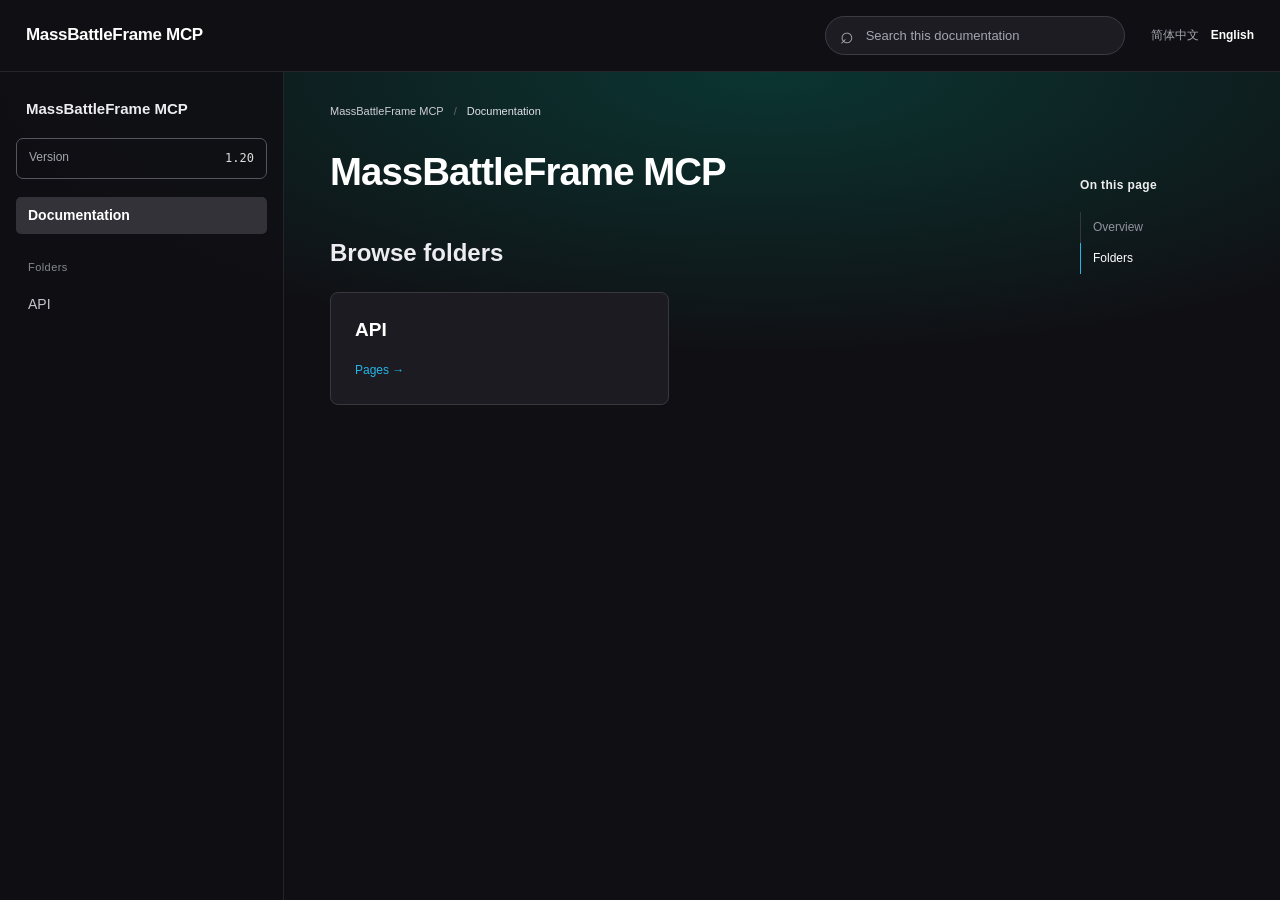
==== user/en/index.html @ a03bf981 "docs: deploy MCP user API website" ====
<!doctype html><html lang="en"><head><meta charset="utf-8"><meta name="viewport" content="width=device-width,initial-scale=1"><title>MassBattleFrame MCP · Documentation</title><link rel="stylesheet" href="../../assets/site.css?v=3b2268ddff83"><script defer src="../../assets/site.js?v=3b2268ddff83"></script></head><body>
<a class="skip-link" href="#main-content">Skip to content</a>
<header><button class="menu-toggle" aria-controls="project-navigation" aria-expanded="false">☰ Contents</button><a class="brand" href="index.html">MassBattleFrame MCP</a><div class="header-search"><label class="search"><span aria-hidden="true">⌕</span><input id="search" type="search" placeholder="Search this documentation" aria-label="Search this documentation"></label><div id="search-results" hidden></div></div><nav class="languages"><a href="../zh-CN/index.html">简体中文</a><a aria-current="page" href="../en/index.html">English</a></nav></header>
<aside class="sidebar" id="project-navigation"><div class="sidebar-title">MassBattleFrame MCP</div><div class="version"><span>Version</span><strong>1.20</strong></div><nav aria-label="Contents"><a class="nav-home active" href="index.html">Documentation</a><div class="nav-caption">Folders</div><a class="nav-item" href="API.html"><span>API</span></a></nav></aside>
<main id="main-content" tabindex="-1"><nav class="breadcrumbs" aria-label="Documentation"><a href="index.html">MassBattleFrame MCP</a><span>/</span><span>Documentation</span></nav><section class="hero" id="overview"><h1>MassBattleFrame MCP</h1></section><h2 class="section-heading" id="folders">Browse folders</h2><div class="family-grid"><a class="family-card" href="API.html"><h2>API</h2><span class="card-link">Pages →</span></a></div></main>
<aside class="page-toc"><nav aria-label="On this page"><h2>On this page</h2><a href="#overview">Overview</a><a href="#folders">Folders</a></nav></aside><script type="application/json" id="search-index">[{"id": "521d945451f14f9c470f799f", "title": "UMassBattleEffectAssetMCPApi", "name": "UMassBattleEffectAssetMCPApi", "group": "API", "brief": "Low-level effect asset MCP primitives.", "page": "API--item-157806bdfc02007a.html"}, {"id": "37e8c902ff12be9157fe1434", "title": "MCP Batch Fx Read Renderer Defaults", "name": "UMassBattleEffectAssetMCPApi::MCP_BatchFxReadRendererDefaults", "group": "API", "brief": "Read AMassBattleFxRenderer Blueprint class defaults used by newly placed actors.", "page": "API--item-157806bdfc02007a.html"}, {"id": "8304f02e918c6dd9d6fb1580", "title": "MCP Batch Fx Set Renderer Defaults", "name": "UMassBattleEffectAssetMCPApi::MCP_BatchFxSetRendererDefaults", "group": "API", "brief": "Set AMassBattleFxRenderer Blueprint CDO defaults for a batched FX subtype.", "page": "API--item-157806bdfc02007a.html"}, {"id": "1ed5c247f62f7df8066a75b7", "title": "MCP Effect Asset Export Text", "name": "UMassBattleEffectAssetMCPApi::MCP_EffectAssetExportText", "group": "API", "brief": "Export deterministic text for an effect-related asset.", "page": "API--item-157806bdfc02007a.html"}, {"id": "14b6c94d7f6875d65509528f", "title": "MCP Effect Asset Get Api Status", "name": "UMassBattleEffectAssetMCPApi::MCP_EffectAssetGetApiStatus", "group": "API", "brief": "List generic MassBattle effect asset API capabilities.", "page": "API--item-157806bdfc02007a.html"}, {"id": "e4d95ad1ba5fad1316a37332", "title": "MCP Effect Asset Query", "name": "UMassBattleEffectAssetMCPApi::MCP_EffectAssetQuery", "group": "API", "brief": "Query Niagara, Cascade, material, Blueprint, and related visual effect assets.", "page": "API--item-157806bdfc02007a.html"}, {"id": "d4ef2affa58f66bfde166f8e", "title": "MCP Effect Asset Read Summary", "name": "UMassBattleEffectAssetMCPApi::MCP_EffectAssetReadSummary", "group": "API", "brief": "Read a typed summary for an effect-related asset.", "page": "API--item-157806bdfc02007a.html"}, {"id": "04bb16bcd1f725dc9055e22e", "title": "MCP Effect Asset Soft Delete", "name": "UMassBattleEffectAssetMCPApi::MCP_EffectAssetSoftDelete", "group": "API", "brief": "Move an unreferenced generic asset to trash; dry_run=true by default.", "page": "API--item-157806bdfc02007a.html"}, {"id": "39123253c82e7e44c871d41b", "title": "MCP Effect Discard Unsaved Duplicate", "name": "UMassBattleEffectAssetMCPApi::MCP_EffectDiscardUnsavedDuplicate", "group": "API", "brief": "Discard only an unsaved in-memory duplicate created by MCP_EffectDuplicateAsset.", "page": "API--item-157806bdfc02007a.html"}, {"id": "5bdd0b128069500ca1fa5eeb", "title": "MCP Effect Duplicate Asset", "name": "UMassBattleEffectAssetMCPApi::MCP_EffectDuplicateAsset", "group": "API", "brief": "Duplicate an effect-related asset additively.", "page": "API--item-157806bdfc02007a.html"}, {"id": "92db2801752bdb4e295d2cfc", "title": "UMassBattleNiagaraMCPApi", "name": "UMassBattleNiagaraMCPApi", "group": "API", "brief": "Low-level Niagara MCP tools.", "page": "API--item-f8cca041032d4fc7.html"}, {"id": "5676b7dc1918c255cf560e80", "title": "MCP Niagara Add Sprite Renderer", "name": "UMassBattleNiagaraMCPApi::MCP_NiagaraAddSpriteRenderer", "group": "API", "brief": "Adds one configured sprite renderer to an existing emitter without changing its graph.", "page": "API--item-f8cca041032d4fc7.html"}, {"id": "1a50dfd7fda4456b3ed0591b", "title": "MCP Niagara Apply Graph Edit", "name": "UMassBattleNiagaraMCPApi::MCP_NiagaraApplyGraphEdit", "group": "API", "brief": "Applies an ordered graph-edit plan, compiles once, validates lossless preservation, and optionally saves.", "page": "API--item-f8cca041032d4fc7.html"}, {"id": "f3c18ab9e985aeaec7aad50f", "title": "MCP Niagara Compare Systems", "name": "UMassBattleNiagaraMCPApi::MCP_NiagaraCompareSystems", "group": "API", "brief": "Compares a source Niagara system with a duplicate/translation using source-neutral fingerprints.", "page": "API--item-f8cca041032d4fc7.html"}, {"id": "995da1fa0d6cc1a116568209", "title": "MCP Niagara Delete", "name": "UMassBattleNiagaraMCPApi::MCP_NiagaraDelete", "group": "API", "brief": "Run explicit Niagara delete operations such as renderer or user-parameter removal.", "page": "API--item-f8cca041032d4fc7.html"}, {"id": "a759b4f8cd64fc9054a1d43e", "title": "MCP Niagara Export Text", "name": "UMassBattleNiagaraMCPApi::MCP_NiagaraExportText", "group": "API", "brief": "Export deterministic Niagara text for close reading.", "page": "API--item-f8cca041032d4fc7.html"}, {"id": "69002c5785e40ac7fb85d8ff", "title": "MCP Niagara Get Api Status", "name": "UMassBattleNiagaraMCPApi::MCP_NiagaraGetApiStatus", "group": "API", "brief": "List Niagara MCP API capabilities.", "page": "API--item-f8cca041032d4fc7.html"}, {"id": "887e7cad8d6339fae2c28595", "title": "MCP Niagara Merge Write", "name": "UMassBattleNiagaraMCPApi::MCP_NiagaraMergeWrite", "group": "API", "brief": "Union-merge Niagara property writes. This does not delete.", "page": "API--item-f8cca041032d4fc7.html"}, {"id": "11c57f2939e716287888a46d", "title": "MCP Niagara Query", "name": "UMassBattleNiagaraMCPApi::MCP_NiagaraQuery", "group": "API", "brief": "Query Niagara systems by path or name text.", "page": "API--item-f8cca041032d4fc7.html"}, {"id": "0b02787ba0883ed920ed1f0a", "title": "MCP Niagara Read All", "name": "UMassBattleNiagaraMCPApi::MCP_NiagaraReadAll", "group": "API", "brief": "Read reflected Niagara properties plus every function-call module and pin.", "page": "API--item-f8cca041032d4fc7.html"}, {"id": "29984bf4b93358d500caf83c", "title": "MCP Niagara Read Graph", "name": "UMassBattleNiagaraMCPApi::MCP_NiagaraReadGraph", "group": "API", "brief": "Reads one or more Niagara script graphs with stable node/pin ids and explicit links.", "page": "API--item-f8cca041032d4fc7.html"}, {"id": "0d4232cb2cb06db9366d2a7d", "title": "MCP Niagara Read Module", "name": "UMassBattleNiagaraMCPApi::MCP_NiagaraReadModule", "group": "API", "brief": "Read one Niagara module node and pins.", "page": "API--item-f8cca041032d4fc7.html"}, {"id": "d98b4776d0044e5e4d6cf2c7", "title": "MCP Niagara Read Summary", "name": "UMassBattleNiagaraMCPApi::MCP_NiagaraReadSummary", "group": "API", "brief": "Preflight or execute an explicit source-first Niagara translation manifest; never guesses visual edits.", "page": "API--item-f8cca041032d4fc7.html"}, {"id": "ace0ea6f2364692aea1b491f", "title": "MCP Niagara Set Emitter Enabled", "name": "UMassBattleNiagaraMCPApi::MCP_NiagaraSetEmitterEnabled", "group": "API", "brief": "Explicitly enable or disable one Niagara emitter handle.", "page": "API--item-f8cca041032d4fc7.html"}, {"id": "a6b89cde4343d33b2ff63bb0", "title": "MCP Niagara Set Module Pin", "name": "UMassBattleNiagaraMCPApi::MCP_NiagaraSetModulePin", "group": "API", "brief": "Set one Niagara function-call module input pin default value.", "page": "API--item-f8cca041032d4fc7.html"}, {"id": "66c977bd2407339cd1c67281", "title": "UMassBattleProjectileMCPApi", "name": "UMassBattleProjectileMCPApi", "group": "API", "brief": "Source-aligned CRUD, schema, and validation primitives for UMassBattleProjectileConfigDataAsset.", "page": "API--item-e8ef5912931458ab.html"}, {"id": "d6ce6c7a919747b536e02a1f", "title": "MCP Projectile Create", "name": "UMassBattleProjectileMCPApi::MCP_ProjectileCreate", "group": "API", "brief": "Create a projectile DataAsset from a template or class defaults.", "page": "API--item-e8ef5912931458ab.html"}, {"id": "b9c8ea24e9f1bb329f8ea4af", "title": "MCP Projectile Delete", "name": "UMassBattleProjectileMCPApi::MCP_ProjectileDelete", "group": "API", "brief": "Delete is a dry run unless OptionsJson contains dry_run=false.", "page": "API--item-e8ef5912931458ab.html"}, {"id": "14dfa0115cbc16348e0af60e", "title": "MCP Projectile Get", "name": "UMassBattleProjectileMCPApi::MCP_ProjectileGet", "group": "API", "brief": "Read one projectile DataAsset in active-only or full source-aligned form.", "page": "API--item-e8ef5912931458ab.html"}, {"id": "35e59a8ac12b695069462e08", "title": "MCP Projectile Get Api Status", "name": "UMassBattleProjectileMCPApi::MCP_ProjectileGetApiStatus", "group": "API", "brief": "List projectile DataAsset CRUD, schema, and validation capabilities.", "page": "API--item-e8ef5912931458ab.html"}, {"id": "9fbe36f339d1c9b8106b5e52", "title": "MCP Projectile Get Schema", "name": "UMassBattleProjectileMCPApi::MCP_ProjectileGetSchema", "group": "API", "brief": "Read projectile field types, enums, conditions, tooltips, and write rules.", "page": "API--item-e8ef5912931458ab.html"}, {"id": "0af603bc32196202916cce83", "title": "MCP Projectile List", "name": "UMassBattleProjectileMCPApi::MCP_ProjectileList", "group": "API", "brief": "List MassBattle projectile configuration DataAssets.", "page": "API--item-e8ef5912931458ab.html"}, {"id": "1fc6baed18807098dc1585e2", "title": "MCP Projectile Query", "name": "UMassBattleProjectileMCPApi::MCP_ProjectileQuery", "group": "API", "brief": "Query MassBattle projectile configuration DataAssets by path or name.", "page": "API--item-e8ef5912931458ab.html"}, {"id": "ed6542a04ab8e639b6eb2caf", "title": "MCP Projectile Validate", "name": "UMassBattleProjectileMCPApi::MCP_ProjectileValidate", "group": "API", "brief": "Validate movement, damage ownership, triggers, lifecycle FX, and duplicate explosions.", "page": "API--item-e8ef5912931458ab.html"}, {"id": "b804e2a2a4a024f0d72829eb", "title": "MCP Projectile Write", "name": "UMassBattleProjectileMCPApi::MCP_ProjectileWrite", "group": "API", "brief": "Union-write source-aligned projectile data after transient preflight and validation.", "page": "API--item-e8ef5912931458ab.html"}, {"id": "42563a962229e9245764506d", "title": "UMassBattleStyleMCPApi", "name": "UMassBattleStyleMCPApi", "group": "API", "brief": "Independent MCP helpers for organizing units by style and producing move plans.", "page": "API--item-d1b51fcabf11eae3.html"}, {"id": "d4646de84643b992c382d68b", "title": "MCP Style Plan Organize Units", "name": "UMassBattleStyleMCPApi::MCP_StylePlanOrganizeUnits", "group": "API", "brief": "Plan style-based folder organization without moving assets.", "page": "API--item-d1b51fcabf11eae3.html"}, {"id": "6e532f452a683bce1d9d0456", "title": "MCP Style Summarize Units", "name": "UMassBattleStyleMCPApi::MCP_StyleSummarizeUnits", "group": "API", "brief": "Summarize unit organization by style index, path category, and inferred style family.", "page": "API--item-d1b51fcabf11eae3.html"}, {"id": "c0e0517912a3f45b7ec2d79e", "title": "UMassBattleUnitEditorMCPApi", "name": "UMassBattleUnitEditorMCPApi", "group": "API", "brief": "MCP version of the MassBattle editor workflow.", "page": "API--item-fc91a2fbf0981fb9.html"}, {"id": "cd233af70f1d8c2728f692b2", "title": "MCP Editor Apply Create Vat Unit", "name": "UMassBattleUnitEditorMCPApi::MCP_EditorApplyCreateVatUnit", "group": "API", "brief": "Execute the VAT skeletal-mesh unit authoring workflow.", "page": "API--item-fc91a2fbf0981fb9.html"}, {"id": "02c2006ee72102c8ecbb0ccd", "title": "MCP Editor Apply Create Vat Unit From Actor", "name": "UMassBattleUnitEditorMCPApi::MCP_EditorApplyCreateVatUnitFromActor", "group": "API", "brief": "Assemble an Actor into an animation-compatible SkeletalMesh, then execute the strict VAT unit authoring workflow.", "page": "API--item-fc91a2fbf0981fb9.html"}, {"id": "3d755114d18d68aa76bcae42", "title": "MCP Editor Apply Create Vat Unit From Selection", "name": "UMassBattleUnitEditorMCPApi::MCP_EditorApplyCreateVatUnitFromSelection", "group": "API", "brief": "Build a VAT unit create spec from current editor selection or selected_assets, then apply the create workflow.", "page": "API--item-fc91a2fbf0981fb9.html"}, {"id": "4828e74da48c7b37e13d5234", "title": "MCP Editor Apply Organize Unit Assets", "name": "UMassBattleUnitEditorMCPApi::MCP_EditorApplyOrganizeUnitAssets", "group": "API", "brief": "Apply a reviewed unit asset organization plan.", "page": "API--item-fc91a2fbf0981fb9.html"}, {"id": "bcebab4067df23167e6b26d5", "title": "MCP Editor Get Profile", "name": "UMassBattleUnitEditorMCPApi::MCP_EditorGetProfile", "group": "API", "brief": "Read one MCP editor profile or recipe JSON file.", "page": "API--item-fc91a2fbf0981fb9.html"}, {"id": "8edb1e011964b43f299942c1", "title": "MCP Editor Get Status", "name": "UMassBattleUnitEditorMCPApi::MCP_EditorGetStatus", "group": "API", "brief": "Return categorized metadata for this MCP editor layer.", "page": "API--item-fc91a2fbf0981fb9.html"}, {"id": "141783df34aa4d987d0041c6", "title": "MCP Editor Inspect Actor Assembly", "name": "UMassBattleUnitEditorMCPApi::MCP_EditorInspectActorAssembly", "group": "API", "brief": "Inspect the renderable skeletal/static component assembly produced by an Actor class and optional component overrides.", "page": "API--item-fc91a2fbf0981fb9.html"}, {"id": "53ccd540ea4489640651bcb1", "title": "MCP Editor Inspect Vat Animation", "name": "UMassBattleUnitEditorMCPApi::MCP_EditorInspectVatAnimation", "group": "API", "brief": "Audit assembled skin weights, baked VAT position-frame motion, lookup UVs, and the selected animation profile.", "page": "API--item-fc91a2fbf0981fb9.html"}, {"id": "ed8062a5e38633ab1ae47e8f", "title": "MCP Editor List Profiles", "name": "UMassBattleUnitEditorMCPApi::MCP_EditorListProfiles", "group": "API", "brief": "List MCP editor profiles and authoring recipes.", "page": "API--item-fc91a2fbf0981fb9.html"}, {"id": "713e7cc2433a3e9e5d433076", "title": "MCP Editor Plan Create Vat Unit", "name": "UMassBattleUnitEditorMCPApi::MCP_EditorPlanCreateVatUnit", "group": "API", "brief": "Plan the MassBattleEditor VAT skeletal-mesh unit authoring workflow without writing generated assets.", "page": "API--item-fc91a2fbf0981fb9.html"}, {"id": "62c8bda9a7948307559a8474", "title": "MCP Editor Plan Create Vat Unit From Actor", "name": "UMassBattleUnitEditorMCPApi::MCP_EditorPlanCreateVatUnitFromActor", "group": "API", "brief": "Plan Actor component assembly followed by the strict VAT unit authoring workflow without writing assets.", "page": "API--item-fc91a2fbf0981fb9.html"}, {"id": "00888c985e70f798d418dac3", "title": "MCP Editor Plan Create Vat Unit From Selection", "name": "UMassBattleUnitEditorMCPApi::MCP_EditorPlanCreateVatUnitFromSelection", "group": "API", "brief": "Build a VAT unit create spec from current editor selection or selected_assets, then plan the create workflow.", "page": "API--item-fc91a2fbf0981fb9.html"}, {"id": "3ba0d564f389daa7675f5454", "title": "MCP Editor Plan Organize Unit Assets", "name": "UMassBattleUnitEditorMCPApi::MCP_EditorPlanOrganizeUnitAssets", "group": "API", "brief": "Plan moving a unit and its MassBattle editor-generated linked assets into the selected style layout.", "page": "API--item-fc91a2fbf0981fb9.html"}, {"id": "da2c4941d49ab17eec32a854", "title": "MCP Editor Validate Create Vat Unit", "name": "UMassBattleUnitEditorMCPApi::MCP_EditorValidateCreateVatUnit", "group": "API", "brief": "Validate the VAT skeletal-mesh unit authoring workflow before executing it.", "page": "API--item-fc91a2fbf0981fb9.html"}, {"id": "e447a21781410439a3eb4807", "title": "UMassBattleUnitMCPApi", "name": "UMassBattleUnitMCPApi", "group": "API", "brief": "Unit-focused MCP API for MassBattle agent config assets.", "page": "API--item-d1b51fcabf11eae3.html"}, {"id": "7b779567d9d6cabf5c6056f9", "title": "MCP Unit Apply Plan", "name": "UMassBattleUnitMCPApi::MCP_UnitApplyPlan", "group": "API", "brief": "Apply a reviewed unit mutation plan and optionally save the unit asset.", "page": "API--item-d1b51fcabf11eae3.html"}, {"id": "c984d38817739fb8647bc21b", "title": "MCP Unit Create", "name": "UMassBattleUnitMCPApi::MCP_UnitCreate", "group": "API", "brief": "Create a new unit DataAsset from the default or specified template, then optionally apply initial unit data.", "page": "API--item-d1b51fcabf11eae3.html"}, {"id": "3467883ba4fc1ad77711d87d", "title": "MCP Unit Delete", "name": "UMassBattleUnitMCPApi::MCP_UnitDelete", "group": "API", "brief": "Delete or soft-delete a unit explicitly.", "page": "API--item-d1b51fcabf11eae3.html"}, {"id": "6520fcd2dafd24ca7beaf44c", "title": "MCP Unit Export", "name": "UMassBattleUnitMCPApi::MCP_UnitExport", "group": "API", "brief": "Export a balance table to JSON or CSV under Saved/MassBattleEditorMCP/Exports by default.", "page": "API--item-d1b51fcabf11eae3.html"}, {"id": "c9038103dd9cd30c636091f3", "title": "MCP Unit Find Assets", "name": "UMassBattleUnitMCPApi::MCP_UnitFindAssets", "group": "API", "brief": "Search meshes, renderers, Niagara systems, AnimToTexture assets, and existing unit configs for unit generation.", "page": "API--item-d1b51fcabf11eae3.html"}, {"id": "70cb383a77dbbd99fc641365", "title": "MCP Unit Get", "name": "UMassBattleUnitMCPApi::MCP_UnitGet", "group": "API", "brief": "Get one unit's authored data.", "page": "API--item-d1b51fcabf11eae3.html"}, {"id": "bcb1c45cee3e0fa375ae54f0", "title": "MCP Unit Get Api Status", "name": "UMassBattleUnitMCPApi::MCP_UnitGetApiStatus", "group": "API", "brief": "Return categorized tool metadata for this independent MassBattleEditorMCP unit API.", "page": "API--item-d1b51fcabf11eae3.html"}, {"id": "75df77daf143abcbe739d1ac", "title": "MCP Unit Get Schema", "name": "UMassBattleUnitMCPApi::MCP_UnitGetSchema", "group": "API", "brief": "Return editable schema and default ignore policy for UMassBattleAgentConfigDataAsset.", "page": "API--item-d1b51fcabf11eae3.html"}, {"id": "e4ecdc9e9ad4af21cb7a0133", "title": "MCP Unit List", "name": "UMassBattleUnitMCPApi::MCP_UnitList", "group": "API", "brief": "List MassBattle unit DataAssets with compact balance-oriented summaries.", "page": "API--item-d1b51fcabf11eae3.html"}, {"id": "44d8610c3495cb324c333576", "title": "MCP Unit Merge Update", "name": "UMassBattleUnitMCPApi::MCP_UnitMergeUpdate", "group": "API", "brief": "Convenience wrapper: union-merge a partial source-aligned unit JSON object and optionally save.", "page": "API--item-d1b51fcabf11eae3.html"}, {"id": "1352dc5db4096033a86c953b", "title": "MCP Unit Plan Merge Update", "name": "UMassBattleUnitMCPApi::MCP_UnitPlanMergeUpdate", "group": "API", "brief": "Plan a union-write and return its diff without mutating the unit.", "page": "API--item-d1b51fcabf11eae3.html"}, {"id": "7a05a9ee35a81326094b0c55", "title": "MCP Unit Preview Diff", "name": "UMassBattleUnitMCPApi::MCP_UnitPreviewDiff", "group": "API", "brief": "Preview a saved unit mutation plan and its complete diff.", "page": "API--item-d1b51fcabf11eae3.html"}]</script></body></html>
---- assets/site.css ----
:root{color-scheme:dark;--ink:#ededf0;--muted:#a5a5b0;--line:#38383e;--accent:#26b6e9;--surface:#1d1d23;--sidebar:284px;--toc:210px;--header:72px}
*{box-sizing:border-box}
html{scroll-behavior:smooth;scroll-padding-top:100px}
body{margin:0;color:var(--ink);background:radial-gradient(ellipse 78% 350px at 60% 0,rgba(0,125,107,.34),transparent 80%) 0 var(--header)/100% 420px no-repeat,#101014;font:16px/1.65 "Segoe UI","Microsoft YaHei",Arial,sans-serif}
a{color:var(--accent);text-decoration:none}a:hover{text-decoration:underline}
button,input{font:inherit}button{cursor:pointer}button:focus-visible,a:focus-visible,summary:focus-visible,input:focus-visible{outline:2px solid var(--accent);outline-offset:3px}
header{height:var(--header);position:fixed;inset:0 0 auto;z-index:20;background:#101014;border-bottom:1px solid #25252b;display:flex;align-items:center;padding:0 26px;gap:26px}
.brand{display:flex;align-items:center;gap:12px;font-size:17px;font-weight:700;color:#fff;white-space:nowrap;letter-spacing:-.02em}.brand:hover{text-decoration:none}
.brand-mark{display:grid;place-items:center;flex-shrink:0;width:32px;height:32px;border:2px solid #eee;border-radius:50%;font-size:22px;font-weight:800;line-height:1}
.header-nav{display:flex;gap:20px;height:100%;align-items:center;white-space:nowrap;font-size:13px}.header-nav a{color:var(--muted);height:100%;display:flex;align-items:center;border-bottom:2px solid transparent}.header-nav a:hover{text-decoration:none;color:#fff}.header-nav [aria-current]{color:#fff;border-color:var(--accent)}
.header-search{position:relative;margin-left:auto;width:300px;min-width:190px}.search{display:flex;gap:10px;align-items:center;border:1px solid #3c3c44;border-radius:24px;background:#1c1c22;padding:5px 14px;min-height:39px}.search span{font-size:23px;color:var(--muted);line-height:1}.search input{min-width:0;width:100%;border:0;background:none;outline:0;color:var(--ink);font-size:13px}.search input::placeholder{color:var(--muted)}.search:focus-within{border-color:var(--accent)}
.languages{display:flex;gap:12px;white-space:nowrap;font-size:12px}.languages a{color:var(--muted)}.languages [aria-current]{color:#fff;font-weight:600}
.sidebar{position:fixed;inset:var(--header) auto 0 0;width:var(--sidebar);padding:25px 16px 30px;overflow-y:auto;border-right:1px solid #24242b;background:#101014e8;scrollbar-width:thin;scrollbar-color:#44444e transparent}
.sidebar-title{font-size:15px;font-weight:650;margin:0 10px 16px}.version{display:flex;justify-content:space-between;gap:10px;border:1px solid #55555f;border-radius:7px;padding:9px 12px;margin:0 0 18px;font-size:12px}.version span{color:var(--muted)}.version strong{font:12px/1.8 ui-monospace,Consolas,monospace;color:#ddd}
.nav-home,.nav-item{display:flex;align-items:center;justify-content:space-between;gap:8px;padding:8px 12px;margin:3px 0;color:#c4c4cd;font-size:14px;line-height:1.5;border-radius:5px}.nav-home:hover,.nav-item:hover{background:#232329;text-decoration:none;color:#fff}.nav-home.active,.nav-item.active{color:#fff;background:#323238;font-weight:600}.nav-caption{font-size:11px;letter-spacing:.04em;color:#878791;margin:24px 12px 10px}
.nav-group{margin:0}.nav-group>summary{display:flex;align-items:center;list-style:none;cursor:pointer}.nav-group>summary::-webkit-details-marker{display:none}.nav-group>summary:before{content:'›';color:#aaa;transform:rotate(90deg);margin:0 2px 0 4px}.nav-group:not([open])>summary:before{transform:none}.nav-group .nav-item{flex:1;min-width:0}.nav-symbols{list-style:none;margin:4px 0 14px 15px;padding:0 0 0 12px;border-left:1px solid #3b3b44}.nav-symbols a{display:block;padding:6px 8px;color:#a5a5b0;font-size:12px;line-height:1.55;overflow-wrap:anywhere}.nav-symbols a:hover{color:#fff;text-decoration:none;background:#232329;border-radius:4px}.sidebar footer{font-size:11px;color:#7f7f8c;margin:32px 12px 0}
main{margin-left:var(--sidebar);margin-right:var(--toc);padding:102px 46px 90px;min-height:100vh;max-width:1250px;outline:none}
.breadcrumbs{display:flex;align-items:center;gap:10px;font-size:11px;color:#a8a8b4;margin:0 0 28px;white-space:nowrap;overflow:hidden}.breadcrumbs a{color:#cdced5}.breadcrumbs>span:last-child{overflow:hidden;text-overflow:ellipsis;color:#e2e2e8}.breadcrumbs>span:nth-child(2n){color:#666670}
.hero,.page-heading{margin:0 0 36px;max-width:850px;scroll-margin-top:0}.hero h1,.page-heading h1{font-size:clamp(30px,3vw,42px);line-height:1.25;letter-spacing:-.025em;margin:12px 0 16px;font-weight:700;color:#fff}.hero p,.page-heading>p{font-size:17px;line-height:1.8;color:#b7b7c1;margin:0;max-width:800px}
.section-heading{font-size:24px;font-weight:650;line-height:1.4;margin:40px 0 22px;scroll-margin-top:0}.family-grid{display:grid;grid-template-columns:repeat(2,minmax(0,1fr));gap:16px}.family-card{display:block;border:1px solid var(--line);border-radius:8px;background:#1b1b21;padding:23px 24px;color:var(--ink);transition:background .15s,border-color .15s}.family-card:hover{background:#24242c;border-color:#646470;text-decoration:none}.family-card h2{font-size:19px;line-height:1.45;margin:0 0 10px;font-weight:650;color:#fff}.family-card p{margin:0;font-size:14px;color:#ababba;line-height:1.7}.card-link{display:block;margin-top:18px;font-size:12px;color:var(--accent)}
.page-toc{position:fixed;top:176px;bottom:40px;right:22px;width:calc(var(--toc) - 32px);overflow-y:auto;scrollbar-width:thin;scrollbar-color:#393943 transparent}.page-toc h2{font-size:12px;letter-spacing:.03em;margin:0 0 16px;color:#eee;font-weight:650}.page-toc a{display:block;color:#92929f;border-left:1px solid #36363e;padding:6px 12px;font-size:12px;line-height:1.6;overflow-wrap:anywhere}.page-toc a:hover,.page-toc a.active{border-color:var(--accent);color:#fff;text-decoration:none}
.experimental{display:inline-block;background:#3b3122;color:#e6c482;border:1px solid #665333;border-radius:4px;padding:3px 9px;font-size:12px;margin-top:16px}
.quick-start{border:1px solid #3a3a44;border-radius:9px;padding:20px 24px;margin-bottom:36px;background:#1b1b22;scroll-margin-top:0}.quick-start h2{font-size:17px;margin:0 0 12px;font-weight:600}.quick-start pre{margin:0;background:#131319;border-color:#35353e}
.api-card{border:0;border-top:1px solid var(--line);background:transparent;margin:48px 0 0;padding:34px 0 0;scroll-margin-top:0}.api-heading{display:flex;align-items:center;flex-wrap:wrap;gap:12px;margin-bottom:10px}.api-heading h2{font-size:30px;line-height:1.4;margin:0;font-weight:700;letter-spacing:-.02em;overflow-wrap:anywhere}.api-name{display:block;color:#a5a5b0;font-size:12px;overflow-wrap:anywhere}.brief{font-size:16px;line-height:1.8;margin:22px 0 18px}.api-card h3{font-size:23px;margin:34px 0 14px;font-weight:650}.api-card h4{font-size:18px}.api-card p{overflow-wrap:anywhere}.api-card ul,.api-card ol{padding-left:23px}
code,pre{font:12px/1.8 ui-monospace,SFMono-Regular,Consolas,"Liberation Mono",monospace}pre{padding:20px 22px;background:#202024;border:0;border-radius:6px;overflow-x:auto;color:#ededf0;font-size:14px;line-height:1.65}pre code{font:inherit}p code,li code,dt code{color:#bde7f2;background:#25252d;padding:2px 5px;border-radius:3px}dl{margin:16px 0}dt{margin-top:14px}dd{margin-left:20px;color:#b7b7c3}
.parameters,.member-index,.call-table{width:100%;border-collapse:separate;border-spacing:0;margin:24px 0 30px;font-size:14px;line-height:1.65}.parameters th,.parameters td,.member-index th,.member-index td,.call-table th,.call-table td{padding:16px;text-align:left;vertical-align:top;overflow-wrap:anywhere}.parameters thead th,.member-index thead th,.call-table thead th{padding:8px 16px;color:#aaaab4;background:transparent;border:0;font-size:13px;font-weight:600}.parameters tbody>tr>*,.member-index tbody>tr>*,.call-table tbody>tr>*{background:#202024;border:0;border-bottom:1px solid #34343c}.parameters tbody th,.member-index tbody th,.call-table tbody th{font-weight:400}.parameters tbody tr:last-child>*,.member-index tbody tr:last-child>*,.call-table tbody tr:last-child>*{border-bottom:0}.parameters tbody tr:first-child>:first-child,.member-index tbody tr:first-child>:first-child,.call-table tbody tr:first-child>:first-child{border-top-left-radius:6px}.parameters tbody tr:first-child>:last-child,.member-index tbody tr:first-child>:last-child,.call-table tbody tr:first-child>:last-child{border-top-right-radius:6px}.parameters tbody tr:last-child>:first-child,.member-index tbody tr:last-child>:first-child,.call-table tbody tr:last-child>:first-child{border-bottom-left-radius:6px}.parameters tbody tr:last-child>:last-child,.member-index tbody tr:last-child>:last-child,.call-table tbody tr:last-child>:last-child{border-bottom-right-radius:6px}.parameters thead th:first-child{width:25%}.parameters thead th:nth-child(2){width:30%}.parameter-name{font-size:14px}.parameter-native{display:block;color:var(--muted);font-size:11px;margin-top:4px}.type{font:13px/1.65 ui-monospace,Consolas,monospace;color:#d0d0da;overflow-wrap:anywhere}.default{display:block;margin-top:4px;color:#aaaab4;font-size:12px}
.notes,.warnings,.internal{padding:5px 18px;margin:22px 0;border:1px solid #3b3b46;border-left:3px solid #778793;border-radius:6px;background:#1b1b22}.warnings{border-left-color:#c8a65e;background:#27231c}.notes h3,.warnings h3,.internal h3{margin-top:14px}
#search-results{position:absolute;top:45px;left:0;right:0;max-height:65vh;overflow-y:auto;background:#22222b;border:1px solid #4b4b59;border-radius:7px;box-shadow:0 14px 35px #0008}#search-results a{display:block;padding:12px 14px;border-bottom:1px solid #3a3a45;font-size:13px;color:#eee}#search-results a:hover{background:#30303b;text-decoration:none}#search-results a:last-child{border-bottom:0}#search-results small{display:block;font-size:10px;line-height:1.6;color:#a7a7b7;overflow-wrap:anywhere}
.menu-toggle{display:none;color:#ddd;background:#24242c;border:1px solid #444450;border-radius:4px;padding:5px 9px;white-space:nowrap;font-size:12px}.skip-link{position:fixed;top:-70px;left:20px;z-index:30;background:#fff;color:#111;padding:10px 16px}.skip-link:focus{top:12px}
@media(min-width:1700px){:root{--sidebar:310px;--toc:250px}main{padding-left:64px;padding-right:64px}.page-toc{right:28px}}
@media(max-width:1180px){:root{--toc:0px;--sidebar:260px}.page-toc{display:none}main{padding-left:38px;padding-right:38px}header{gap:18px;padding:0 20px}.header-search{width:240px}.brand{font-size:15px}}
@media(max-width:900px){:root{--sidebar:0px;--header:116px}header{height:var(--header);display:grid;grid-template-columns:auto minmax(0,1fr) auto;grid-template-rows:auto auto;gap:8px 16px;padding:12px 18px;align-content:center}.menu-toggle{display:block;grid-column:1;grid-row:1}.brand{font-size:14px;grid-column:2;grid-row:1;min-width:0;overflow:hidden}.languages{grid-column:3;grid-row:1;justify-content:flex-end;margin:0;font-size:11px}.header-search{grid-column:1 / 3;grid-row:2;min-width:0;width:auto;margin:0}.search{min-height:36px}.sidebar{visibility:hidden;width:280px;transform:translateX(-100%);transition:transform .18s;background:#141419;z-index:15;box-shadow:12px 0 35px #0005}.navigation-open .sidebar{visibility:visible;transform:translateX(0)}main{padding:144px 26px 60px;margin:0}.breadcrumbs{font-size:10px;margin-bottom:24px}.hero h1,.page-heading h1{font-size:33px}.hero p,.page-heading>p{font-size:15px}.family-grid{gap:14px}.family-card{padding:20px}.api-card{scroll-margin-top:0}html{scroll-padding-top:140px}}
@media(max-width:540px){header{padding:12px 14px;gap:8px 10px}.brand{gap:8px;font-size:12px}.languages{gap:7px;font-size:10px}.menu-toggle{font-size:11px;padding:4px 7px}.search{padding:4px 10px}.search input{font-size:11px}main{padding:142px 20px 50px}.family-grid{grid-template-columns:1fr}.hero h1,.page-heading h1{font-size:29px}.family-card h2{font-size:18px}.quick-start{padding:16px}.api-heading h2{font-size:22px}.parameters th,.parameters td{padding:10px}.type{font-size:10px}}
.document-items{list-style:none;padding:0;margin:10px 0;font-size:14px;line-height:1.8}.document-items>li{border-bottom:1px solid var(--line)}.document-items a{display:block;padding:12px 4px;overflow-wrap:anywhere}.document-items small{font-size:10px;color:#aaaaba;margin-left:8px}.document-items a[aria-current=page]{color:#fff;font-weight:650}.sidebar .document-items{font-size:12px;padding-left:18px}.sidebar .document-items>li{border:0}.sidebar .document-items a{padding:6px 0;color:var(--muted)}.sidebar .document-items a:hover,.sidebar .document-items a[aria-current=page]{color:#fff}.api-heading h3{font-size:30px;line-height:1.4;margin:0;font-weight:700;letter-spacing:-.02em}.type-summary{border:0;background:transparent;padding:0;margin:18px 0}.page-toc a.toc-member{padding-left:23px;font-size:11px}
@media(prefers-reduced-motion:reduce){html{scroll-behavior:auto}*{transition:none!important}}

.api-ref{color:var(--accent);text-decoration:underline;text-underline-offset:3px;cursor:pointer}.api-ref code{background:none;padding:0;color:inherit;font:inherit}.api-ref:hover,.api-ref:focus-visible{color:#8cdef8;text-decoration:underline}
.call-table{table-layout:fixed}.call-table thead th:first-child{width:32%}.call-table thead th:last-child{width:18%}.call-table tbody .call-current>*{background:#2a2a33}.call-table .call-current th{border-left:2px solid var(--accent)}.call-table th>a{color:var(--accent);text-decoration:underline;text-underline-offset:3px}.call-table .call-execution{color:#b7b7c1;font-size:13px}.usage-guidance{margin:18px 0;padding:12px 16px;border-left:2px solid #62626d;background:#18181e;color:#c4c4ce;font-size:14px}.usage-guidance p{margin:0 0 10px}.usage-guidance p:last-child{margin-bottom:0}.api-details{margin:26px 0}.api-details>p{margin:14px 0}


/* API reference layout follows the Unreal Engine documentation. */
.file-overview{margin-bottom:52px}.file-overview>.page-heading,.class-heading{display:flex;align-items:center;flex-wrap:wrap;gap:12px}.api-declaration{margin:22px 0 26px}.file-overview>.page-heading{margin-bottom:20px}.file-overview .page-heading h1{overflow-wrap:anywhere}
.file-overview .type-summary{margin:0}.file-overview .brief{margin:0 0 24px;font-size:18px;color:#b7b7c1}.file-overview p:last-child{margin-bottom:0}
.class-section{margin:52px 0 0;scroll-margin-top:0}.class-heading{border-top:1px solid var(--line);padding-top:32px;margin-bottom:20px}
.class-heading h2{margin:0;font-size:34px;line-height:1.35;letter-spacing:-.02em;color:#fff;overflow-wrap:anywhere}.class-members>.type-summary{margin:0 0 34px}
.member-index{margin:32px 0 46px}.member-index caption{text-align:left;font-size:28px;font-weight:700;color:#fff;margin-bottom:18px}
.member-index td:first-child{width:45%}.member-index td>a{display:inline-flex;align-items:flex-start;gap:8px;text-decoration:underline;text-underline-offset:3px}.member-index tbody tr:hover>*{background:#282830}
.entity-label{display:inline-block;flex-shrink:0;border:1px solid #555560;border-radius:3px;padding:1px 6px;color:#c1c1cc;background:#282830;font:600 11px/1.6 "Segoe UI","Microsoft YaHei",Arial,sans-serif;white-space:nowrap}.function-signature{font-family:ui-monospace,Consolas,monospace;font-size:14px;overflow-wrap:anywhere}.api-heading .function-signature{font-size:.88em;font-weight:inherit;line-height:inherit;color:#f1f1f5}.member-index td>a{flex-wrap:wrap}
@media(max-width:600px){.class-heading h2{font-size:26px}.api-heading h2,.api-heading h3{font-size:26px}.member-index th,.member-index td{padding:10px}.member-index td:first-child{width:32%}}
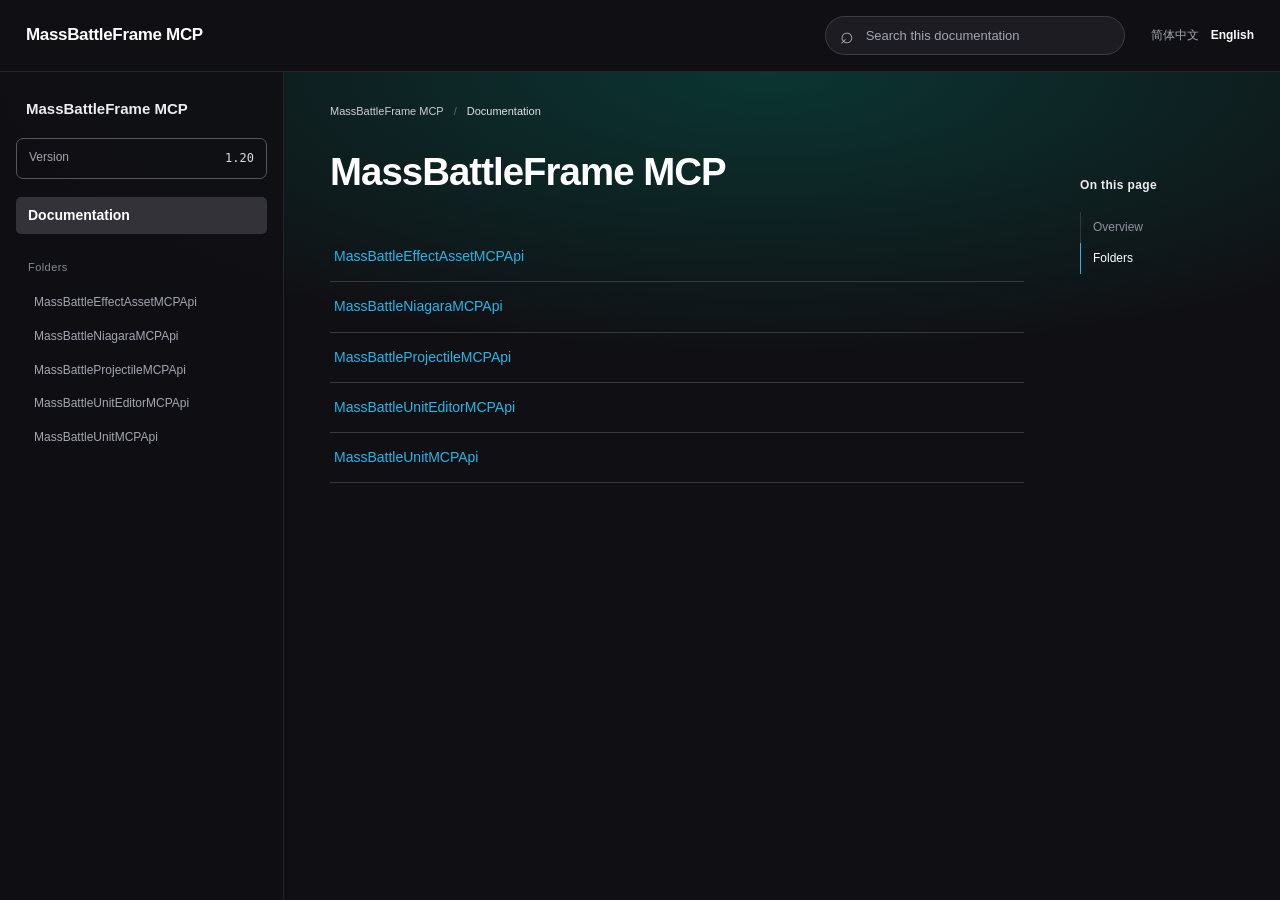
==== commit 233401db: "docs: show file purposes and flatten the sole API directory" ====
--- a/user/en/index.html
+++ b/user/en/index.html
@@ -1,6 +1,6 @@
 <!doctype html><html lang="en"><head><meta charset="utf-8"><meta name="viewport" content="width=device-width,initial-scale=1"><title>MassBattleFrame MCP · Documentation</title><link rel="stylesheet" href="../../assets/site.css?v=3b2268ddff83"><script defer src="../../assets/site.js?v=3b2268ddff83"></script></head><body>
 <a class="skip-link" href="#main-content">Skip to content</a>
 <header><button class="menu-toggle" aria-controls="project-navigation" aria-expanded="false">☰ Contents</button><a class="brand" href="index.html">MassBattleFrame MCP</a><div class="header-search"><label class="search"><span aria-hidden="true">⌕</span><input id="search" type="search" placeholder="Search this documentation" aria-label="Search this documentation"></label><div id="search-results" hidden></div></div><nav class="languages"><a href="../zh-CN/index.html">简体中文</a><a aria-current="page" href="../en/index.html">English</a></nav></header>
-<aside class="sidebar" id="project-navigation"><div class="sidebar-title">MassBattleFrame MCP</div><div class="version"><span>Version</span><strong>1.20</strong></div><nav aria-label="Contents"><a class="nav-home active" href="index.html">Documentation</a><div class="nav-caption">Folders</div><a class="nav-item" href="API.html"><span>API</span></a></nav></aside>
-<main id="main-content" tabindex="-1"><nav class="breadcrumbs" aria-label="Documentation"><a href="index.html">MassBattleFrame MCP</a><span>/</span><span>Documentation</span></nav><section class="hero" id="overview"><h1>MassBattleFrame MCP</h1></section><h2 class="section-heading" id="folders">Browse folders</h2><div class="family-grid"><a class="family-card" href="API.html"><h2>API</h2><span class="card-link">Pages →</span></a></div></main>
-<aside class="page-toc"><nav aria-label="On this page"><h2>On this page</h2><a href="#overview">Overview</a><a href="#folders">Folders</a></nav></aside><script type="application/json" id="search-index">[{"id": "521d945451f14f9c470f799f", "title": "UMassBattleEffectAssetMCPApi", "name": "UMassBattleEffectAssetMCPApi", "group": "API", "brief": "Low-level effect asset MCP primitives.", "page": "API--item-157806bdfc02007a.html"}, {"id": "37e8c902ff12be9157fe1434", "title": "MCP Batch Fx Read Renderer Defaults", "name": "UMassBattleEffectAssetMCPApi::MCP_BatchFxReadRendererDefaults", "group": "API", "brief": "Read AMassBattleFxRenderer Blueprint class defaults used by newly placed actors.", "page": "API--item-157806bdfc02007a.html"}, {"id": "8304f02e918c6dd9d6fb1580", "title": "MCP Batch Fx Set Renderer Defaults", "name": "UMassBattleEffectAssetMCPApi::MCP_BatchFxSetRendererDefaults", "group": "API", "brief": "Set AMassBattleFxRenderer Blueprint CDO defaults for a batched FX subtype.", "page": "API--item-157806bdfc02007a.html"}, {"id": "1ed5c247f62f7df8066a75b7", "title": "MCP Effect Asset Export Text", "name": "UMassBattleEffectAssetMCPApi::MCP_EffectAssetExportText", "group": "API", "brief": "Export deterministic text for an effect-related asset.", "page": "API--item-157806bdfc02007a.html"}, {"id": "14b6c94d7f6875d65509528f", "title": "MCP Effect Asset Get Api Status", "name": "UMassBattleEffectAssetMCPApi::MCP_EffectAssetGetApiStatus", "group": "API", "brief": "List generic MassBattle effect asset API capabilities.", "page": "API--item-157806bdfc02007a.html"}, {"id": "e4d95ad1ba5fad1316a37332", "title": "MCP Effect Asset Query", "name": "UMassBattleEffectAssetMCPApi::MCP_EffectAssetQuery", "group": "API", "brief": "Query Niagara, Cascade, material, Blueprint, and related visual effect assets.", "page": "API--item-157806bdfc02007a.html"}, {"id": "d4ef2affa58f66bfde166f8e", "title": "MCP Effect Asset Read Summary", "name": "UMassBattleEffectAssetMCPApi::MCP_EffectAssetReadSummary", "group": "API", "brief": "Read a typed summary for an effect-related asset.", "page": "API--item-157806bdfc02007a.html"}, {"id": "04bb16bcd1f725dc9055e22e", "title": "MCP Effect Asset Soft Delete", "name": "UMassBattleEffectAssetMCPApi::MCP_EffectAssetSoftDelete", "group": "API", "brief": "Move an unreferenced generic asset to trash; dry_run=true by default.", "page": "API--item-157806bdfc02007a.html"}, {"id": "39123253c82e7e44c871d41b", "title": "MCP Effect Discard Unsaved Duplicate", "name": "UMassBattleEffectAssetMCPApi::MCP_EffectDiscardUnsavedDuplicate", "group": "API", "brief": "Discard only an unsaved in-memory duplicate created by MCP_EffectDuplicateAsset.", "page": "API--item-157806bdfc02007a.html"}, {"id": "5bdd0b128069500ca1fa5eeb", "title": "MCP Effect Duplicate Asset", "name": "UMassBattleEffectAssetMCPApi::MCP_EffectDuplicateAsset", "group": "API", "brief": "Duplicate an effect-related asset additively.", "page": "API--item-157806bdfc02007a.html"}, {"id": "92db2801752bdb4e295d2cfc", "title": "UMassBattleNiagaraMCPApi", "name": "UMassBattleNiagaraMCPApi", "group": "API", "brief": "Low-level Niagara MCP tools.", "page": "API--item-f8cca041032d4fc7.html"}, {"id": "5676b7dc1918c255cf560e80", "title": "MCP Niagara Add Sprite Renderer", "name": "UMassBattleNiagaraMCPApi::MCP_NiagaraAddSpriteRenderer", "group": "API", "brief": "Adds one configured sprite renderer to an existing emitter without changing its graph.", "page": "API--item-f8cca041032d4fc7.html"}, {"id": "1a50dfd7fda4456b3ed0591b", "title": "MCP Niagara Apply Graph Edit", "name": "UMassBattleNiagaraMCPApi::MCP_NiagaraApplyGraphEdit", "group": "API", "brief": "Applies an ordered graph-edit plan, compiles once, validates lossless preservation, and optionally saves.", "page": "API--item-f8cca041032d4fc7.html"}, {"id": "f3c18ab9e985aeaec7aad50f", "title": "MCP Niagara Compare Systems", "name": "UMassBattleNiagaraMCPApi::MCP_NiagaraCompareSystems", "group": "API", "brief": "Compares a source Niagara system with a duplicate/translation using source-neutral fingerprints.", "page": "API--item-f8cca041032d4fc7.html"}, {"id": "995da1fa0d6cc1a116568209", "title": "MCP Niagara Delete", "name": "UMassBattleNiagaraMCPApi::MCP_NiagaraDelete", "group": "API", "brief": "Run explicit Niagara delete operations such as renderer or user-parameter removal.", "page": "API--item-f8cca041032d4fc7.html"}, {"id": "a759b4f8cd64fc9054a1d43e", "title": "MCP Niagara Export Text", "name": "UMassBattleNiagaraMCPApi::MCP_NiagaraExportText", "group": "API", "brief": "Export deterministic Niagara text for close reading.", "page": "API--item-f8cca041032d4fc7.html"}, {"id": "69002c5785e40ac7fb85d8ff", "title": "MCP Niagara Get Api Status", "name": "UMassBattleNiagaraMCPApi::MCP_NiagaraGetApiStatus", "group": "API", "brief": "List Niagara MCP API capabilities.", "page": "API--item-f8cca041032d4fc7.html"}, {"id": "887e7cad8d6339fae2c28595", "title": "MCP Niagara Merge Write", "name": "UMassBattleNiagaraMCPApi::MCP_NiagaraMergeWrite", "group": "API", "brief": "Union-merge Niagara property writes. This does not delete.", "page": "API--item-f8cca041032d4fc7.html"}, {"id": "11c57f2939e716287888a46d", "title": "MCP Niagara Query", "name": "UMassBattleNiagaraMCPApi::MCP_NiagaraQuery", "group": "API", "brief": "Query Niagara systems by path or name text.", "page": "API--item-f8cca041032d4fc7.html"}, {"id": "0b02787ba0883ed920ed1f0a", "title": "MCP Niagara Read All", "name": "UMassBattleNiagaraMCPApi::MCP_NiagaraReadAll", "group": "API", "brief": "Read reflected Niagara properties plus every function-call module and pin.", "page": "API--item-f8cca041032d4fc7.html"}, {"id": "29984bf4b93358d500caf83c", "title": "MCP Niagara Read Graph", "name": "UMassBattleNiagaraMCPApi::MCP_NiagaraReadGraph", "group": "API", "brief": "Reads one or more Niagara script graphs with stable node/pin ids and explicit links.", "page": "API--item-f8cca041032d4fc7.html"}, {"id": "0d4232cb2cb06db9366d2a7d", "title": "MCP Niagara Read Module", "name": "UMassBattleNiagaraMCPApi::MCP_NiagaraReadModule", "group": "API", "brief": "Read one Niagara module node and pins.", "page": "API--item-f8cca041032d4fc7.html"}, {"id": "d98b4776d0044e5e4d6cf2c7", "title": "MCP Niagara Read Summary", "name": "UMassBattleNiagaraMCPApi::MCP_NiagaraReadSummary", "group": "API", "brief": "Preflight or execute an explicit source-first Niagara translation manifest; never guesses visual edits.", "page": "API--item-f8cca041032d4fc7.html"}, {"id": "ace0ea6f2364692aea1b491f", "title": "MCP Niagara Set Emitter Enabled", "name": "UMassBattleNiagaraMCPApi::MCP_NiagaraSetEmitterEnabled", "group": "API", "brief": "Explicitly enable or disable one Niagara emitter handle.", "page": "API--item-f8cca041032d4fc7.html"}, {"id": "a6b89cde4343d33b2ff63bb0", "title": "MCP Niagara Set Module Pin", "name": "UMassBattleNiagaraMCPApi::MCP_NiagaraSetModulePin", "group": "API", "brief": "Set one Niagara function-call module input pin default value.", "page": "API--item-f8cca041032d4fc7.html"}, {"id": "66c977bd2407339cd1c67281", "title": "UMassBattleProjectileMCPApi", "name": "UMassBattleProjectileMCPApi", "group": "API", "brief": "Source-aligned CRUD, schema, and validation primitives for UMassBattleProjectileConfigDataAsset.", "page": "API--item-e8ef5912931458ab.html"}, {"id": "d6ce6c7a919747b536e02a1f", "title": "MCP Projectile Create", "name": "UMassBattleProjectileMCPApi::MCP_ProjectileCreate", "group": "API", "brief": "Create a projectile DataAsset from a template or class defaults.", "page": "API--item-e8ef5912931458ab.html"}, {"id": "b9c8ea24e9f1bb329f8ea4af", "title": "MCP Projectile Delete", "name": "UMassBattleProjectileMCPApi::MCP_ProjectileDelete", "group": "API", "brief": "Delete is a dry run unless OptionsJson contains dry_run=false.", "page": "API--item-e8ef5912931458ab.html"}, {"id": "14dfa0115cbc16348e0af60e", "title": "MCP Projectile Get", "name": "UMassBattleProjectileMCPApi::MCP_ProjectileGet", "group": "API", "brief": "Read one projectile DataAsset in active-only or full source-aligned form.", "page": "API--item-e8ef5912931458ab.html"}, {"id": "35e59a8ac12b695069462e08", "title": "MCP Projectile Get Api Status", "name": "UMassBattleProjectileMCPApi::MCP_ProjectileGetApiStatus", "group": "API", "brief": "List projectile DataAsset CRUD, schema, and validation capabilities.", "page": "API--item-e8ef5912931458ab.html"}, {"id": "9fbe36f339d1c9b8106b5e52", "title": "MCP Projectile Get Schema", "name": "UMassBattleProjectileMCPApi::MCP_ProjectileGetSchema", "group": "API", "brief": "Read projectile field types, enums, conditions, tooltips, and write rules.", "page": "API--item-e8ef5912931458ab.html"}, {"id": "0af603bc32196202916cce83", "title": "MCP Projectile List", "name": "UMassBattleProjectileMCPApi::MCP_ProjectileList", "group": "API", "brief": "List MassBattle projectile configuration DataAssets.", "page": "API--item-e8ef5912931458ab.html"}, {"id": "1fc6baed18807098dc1585e2", "title": "MCP Projectile Query", "name": "UMassBattleProjectileMCPApi::MCP_ProjectileQuery", "group": "API", "brief": "Query MassBattle projectile configuration DataAssets by path or name.", "page": "API--item-e8ef5912931458ab.html"}, {"id": "ed6542a04ab8e639b6eb2caf", "title": "MCP Projectile Validate", "name": "UMassBattleProjectileMCPApi::MCP_ProjectileValidate", "group": "API", "brief": "Validate movement, damage ownership, triggers, lifecycle FX, and duplicate explosions.", "page": "API--item-e8ef5912931458ab.html"}, {"id": "b804e2a2a4a024f0d72829eb", "title": "MCP Projectile Write", "name": "UMassBattleProjectileMCPApi::MCP_ProjectileWrite", "group": "API", "brief": "Union-write source-aligned projectile data after transient preflight and validation.", "page": "API--item-e8ef5912931458ab.html"}, {"id": "42563a962229e9245764506d", "title": "UMassBattleStyleMCPApi", "name": "UMassBattleStyleMCPApi", "group": "API", "brief": "Independent MCP helpers for organizing units by style and producing move plans.", "page": "API--item-d1b51fcabf11eae3.html"}, {"id": "d4646de84643b992c382d68b", "title": "MCP Style Plan Organize Units", "name": "UMassBattleStyleMCPApi::MCP_StylePlanOrganizeUnits", "group": "API", "brief": "Plan style-based folder organization without moving assets.", "page": "API--item-d1b51fcabf11eae3.html"}, {"id": "6e532f452a683bce1d9d0456", "title": "MCP Style Summarize Units", "name": "UMassBattleStyleMCPApi::MCP_StyleSummarizeUnits", "group": "API", "brief": "Summarize unit organization by style index, path category, and inferred style family.", "page": "API--item-d1b51fcabf11eae3.html"}, {"id": "c0e0517912a3f45b7ec2d79e", "title": "UMassBattleUnitEditorMCPApi", "name": "UMassBattleUnitEditorMCPApi", "group": "API", "brief": "MCP version of the MassBattle editor workflow.", "page": "API--item-fc91a2fbf0981fb9.html"}, {"id": "cd233af70f1d8c2728f692b2", "title": "MCP Editor Apply Create Vat Unit", "name": "UMassBattleUnitEditorMCPApi::MCP_EditorApplyCreateVatUnit", "group": "API", "brief": "Execute the VAT skeletal-mesh unit authoring workflow.", "page": "API--item-fc91a2fbf0981fb9.html"}, {"id": "02c2006ee72102c8ecbb0ccd", "title": "MCP Editor Apply Create Vat Unit From Actor", "name": "UMassBattleUnitEditorMCPApi::MCP_EditorApplyCreateVatUnitFromActor", "group": "API", "brief": "Assemble an Actor into an animation-compatible SkeletalMesh, then execute the strict VAT unit authoring workflow.", "page": "API--item-fc91a2fbf0981fb9.html"}, {"id": "3d755114d18d68aa76bcae42", "title": "MCP Editor Apply Create Vat Unit From Selection", "name": "UMassBattleUnitEditorMCPApi::MCP_EditorApplyCreateVatUnitFromSelection", "group": "API", "brief": "Build a VAT unit create spec from current editor selection or selected_assets, then apply the create workflow.", "page": "API--item-fc91a2fbf0981fb9.html"}, {"id": "4828e74da48c7b37e13d5234", "title": "MCP Editor Apply Organize Unit Assets", "name": "UMassBattleUnitEditorMCPApi::MCP_EditorApplyOrganizeUnitAssets", "group": "API", "brief": "Apply a reviewed unit asset organization plan.", "page": "API--item-fc91a2fbf0981fb9.html"}, {"id": "bcebab4067df23167e6b26d5", "title": "MCP Editor Get Profile", "name": "UMassBattleUnitEditorMCPApi::MCP_EditorGetProfile", "group": "API", "brief": "Read one MCP editor profile or recipe JSON file.", "page": "API--item-fc91a2fbf0981fb9.html"}, {"id": "8edb1e011964b43f299942c1", "title": "MCP Editor Get Status", "name": "UMassBattleUnitEditorMCPApi::MCP_EditorGetStatus", "group": "API", "brief": "Return categorized metadata for this MCP editor layer.", "page": "API--item-fc91a2fbf0981fb9.html"}, {"id": "141783df34aa4d987d0041c6", "title": "MCP Editor Inspect Actor Assembly", "name": "UMassBattleUnitEditorMCPApi::MCP_EditorInspectActorAssembly", "group": "API", "brief": "Inspect the renderable skeletal/static component assembly produced by an Actor class and optional component overrides.", "page": "API--item-fc91a2fbf0981fb9.html"}, {"id": "53ccd540ea4489640651bcb1", "title": "MCP Editor Inspect Vat Animation", "name": "UMassBattleUnitEditorMCPApi::MCP_EditorInspectVatAnimation", "group": "API", "brief": "Audit assembled skin weights, baked VAT position-frame motion, lookup UVs, and the selected animation profile.", "page": "API--item-fc91a2fbf0981fb9.html"}, {"id": "ed8062a5e38633ab1ae47e8f", "title": "MCP Editor List Profiles", "name": "UMassBattleUnitEditorMCPApi::MCP_EditorListProfiles", "group": "API", "brief": "List MCP editor profiles and authoring recipes.", "page": "API--item-fc91a2fbf0981fb9.html"}, {"id": "713e7cc2433a3e9e5d433076", "title": "MCP Editor Plan Create Vat Unit", "name": "UMassBattleUnitEditorMCPApi::MCP_EditorPlanCreateVatUnit", "group": "API", "brief": "Plan the MassBattleEditor VAT skeletal-mesh unit authoring workflow without writing generated assets.", "page": "API--item-fc91a2fbf0981fb9.html"}, {"id": "62c8bda9a7948307559a8474", "title": "MCP Editor Plan Create Vat Unit From Actor", "name": "UMassBattleUnitEditorMCPApi::MCP_EditorPlanCreateVatUnitFromActor", "group": "API", "brief": "Plan Actor component assembly followed by the strict VAT unit authoring workflow without writing assets.", "page": "API--item-fc91a2fbf0981fb9.html"}, {"id": "00888c985e70f798d418dac3", "title": "MCP Editor Plan Create Vat Unit From Selection", "name": "UMassBattleUnitEditorMCPApi::MCP_EditorPlanCreateVatUnitFromSelection", "group": "API", "brief": "Build a VAT unit create spec from current editor selection or selected_assets, then plan the create workflow.", "page": "API--item-fc91a2fbf0981fb9.html"}, {"id": "3ba0d564f389daa7675f5454", "title": "MCP Editor Plan Organize Unit Assets", "name": "UMassBattleUnitEditorMCPApi::MCP_EditorPlanOrganizeUnitAssets", "group": "API", "brief": "Plan moving a unit and its MassBattle editor-generated linked assets into the selected style layout.", "page": "API--item-fc91a2fbf0981fb9.html"}, {"id": "da2c4941d49ab17eec32a854", "title": "MCP Editor Validate Create Vat Unit", "name": "UMassBattleUnitEditorMCPApi::MCP_EditorValidateCreateVatUnit", "group": "API", "brief": "Validate the VAT skeletal-mesh unit authoring workflow before executing it.", "page": "API--item-fc91a2fbf0981fb9.html"}, {"id": "e447a21781410439a3eb4807", "title": "UMassBattleUnitMCPApi", "name": "UMassBattleUnitMCPApi", "group": "API", "brief": "Unit-focused MCP API for MassBattle agent config assets.", "page": "API--item-d1b51fcabf11eae3.html"}, {"id": "7b779567d9d6cabf5c6056f9", "title": "MCP Unit Apply Plan", "name": "UMassBattleUnitMCPApi::MCP_UnitApplyPlan", "group": "API", "brief": "Apply a reviewed unit mutation plan and optionally save the unit asset.", "page": "API--item-d1b51fcabf11eae3.html"}, {"id": "c984d38817739fb8647bc21b", "title": "MCP Unit Create", "name": "UMassBattleUnitMCPApi::MCP_UnitCreate", "group": "API", "brief": "Create a new unit DataAsset from the default or specified template, then optionally apply initial unit data.", "page": "API--item-d1b51fcabf11eae3.html"}, {"id": "3467883ba4fc1ad77711d87d", "title": "MCP Unit Delete", "name": "UMassBattleUnitMCPApi::MCP_UnitDelete", "group": "API", "brief": "Delete or soft-delete a unit explicitly.", "page": "API--item-d1b51fcabf11eae3.html"}, {"id": "6520fcd2dafd24ca7beaf44c", "title": "MCP Unit Export", "name": "UMassBattleUnitMCPApi::MCP_UnitExport", "group": "API", "brief": "Export a balance table to JSON or CSV under Saved/MassBattleEditorMCP/Exports by default.", "page": "API--item-d1b51fcabf11eae3.html"}, {"id": "c9038103dd9cd30c636091f3", "title": "MCP Unit Find Assets", "name": "UMassBattleUnitMCPApi::MCP_UnitFindAssets", "group": "API", "brief": "Search meshes, renderers, Niagara systems, AnimToTexture assets, and existing unit configs for unit generation.", "page": "API--item-d1b51fcabf11eae3.html"}, {"id": "70cb383a77dbbd99fc641365", "title": "MCP Unit Get", "name": "UMassBattleUnitMCPApi::MCP_UnitGet", "group": "API", "brief": "Get one unit's authored data.", "page": "API--item-d1b51fcabf11eae3.html"}, {"id": "bcb1c45cee3e0fa375ae54f0", "title": "MCP Unit Get Api Status", "name": "UMassBattleUnitMCPApi::MCP_UnitGetApiStatus", "group": "API", "brief": "Return categorized tool metadata for this independent MassBattleEditorMCP unit API.", "page": "API--item-d1b51fcabf11eae3.html"}, {"id": "75df77daf143abcbe739d1ac", "title": "MCP Unit Get Schema", "name": "UMassBattleUnitMCPApi::MCP_UnitGetSchema", "group": "API", "brief": "Return editable schema and default ignore policy for UMassBattleAgentConfigDataAsset.", "page": "API--item-d1b51fcabf11eae3.html"}, {"id": "e4ecdc9e9ad4af21cb7a0133", "title": "MCP Unit List", "name": "UMassBattleUnitMCPApi::MCP_UnitList", "group": "API", "brief": "List MassBattle unit DataAssets with compact balance-oriented summaries.", "page": "API--item-d1b51fcabf11eae3.html"}, {"id": "44d8610c3495cb324c333576", "title": "MCP Unit Merge Update", "name": "UMassBattleUnitMCPApi::MCP_UnitMergeUpdate", "group": "API", "brief": "Convenience wrapper: union-merge a partial source-aligned unit JSON object and optionally save.", "page": "API--item-d1b51fcabf11eae3.html"}, {"id": "1352dc5db4096033a86c953b", "title": "MCP Unit Plan Merge Update", "name": "UMassBattleUnitMCPApi::MCP_UnitPlanMergeUpdate", "group": "API", "brief": "Plan a union-write and return its diff without mutating the unit.", "page": "API--item-d1b51fcabf11eae3.html"}, {"id": "7a05a9ee35a81326094b0c55", "title": "MCP Unit Preview Diff", "name": "UMassBattleUnitMCPApi::MCP_UnitPreviewDiff", "group": "API", "brief": "Preview a saved unit mutation plan and its complete diff.", "page": "API--item-d1b51fcabf11eae3.html"}]</script></body></html>+<aside class="sidebar" id="project-navigation"><div class="sidebar-title">MassBattleFrame MCP</div><div class="version"><span>Version</span><strong>1.20</strong></div><nav aria-label="Contents"><a class="nav-home active" href="index.html">Documentation</a><div class="nav-caption">Folders</div><ul class="document-items"><li><a href="API--item-157806bdfc02007a.html">MassBattleEffectAssetMCPApi</a></li><li><a href="API--item-f8cca041032d4fc7.html">MassBattleNiagaraMCPApi</a></li><li><a href="API--item-e8ef5912931458ab.html">MassBattleProjectileMCPApi</a></li><li><a href="API--item-fc91a2fbf0981fb9.html">MassBattleUnitEditorMCPApi</a></li><li><a href="API--item-d1b51fcabf11eae3.html">MassBattleUnitMCPApi</a></li></ul></nav></aside>
+<main id="main-content" tabindex="-1"><nav class="breadcrumbs" aria-label="Documentation"><a href="index.html">MassBattleFrame MCP</a><span>/</span><span>Documentation</span></nav><section class="hero" id="overview"><h1>MassBattleFrame MCP</h1></section><section id="folders"><ul class="document-items"><li><a href="API--item-157806bdfc02007a.html">MassBattleEffectAssetMCPApi</a></li><li><a href="API--item-f8cca041032d4fc7.html">MassBattleNiagaraMCPApi</a></li><li><a href="API--item-e8ef5912931458ab.html">MassBattleProjectileMCPApi</a></li><li><a href="API--item-fc91a2fbf0981fb9.html">MassBattleUnitEditorMCPApi</a></li><li><a href="API--item-d1b51fcabf11eae3.html">MassBattleUnitMCPApi</a></li></ul></section></main>
+<aside class="page-toc"><nav aria-label="On this page"><h2>On this page</h2><a href="#overview">Overview</a><a href="#folders">Folders</a></nav></aside><script type="application/json" id="search-index">[{"id": "a216bb0bb8f23afffbd96e5a", "title": "MassBattleEffectAssetMCPApi.h", "name": "MassBattleEffectAssetMCPApi.h", "group": "API", "brief": "用于特效资产检查、管理和批处理渲染配置的 MCP 接口。", "page": "API--item-157806bdfc02007a.html"}, {"id": "121c2a7c7767cc304c3db289", "title": "MassBattleNiagaraMCPApi.h", "name": "MassBattleNiagaraMCPApi.h", "group": "API", "brief": "用于 MassBattle 特效批处理改造的 Niagara MCP 接口（UE 5.8）。", "page": "API--item-f8cca041032d4fc7.html"}, {"id": "521d945451f14f9c470f799f", "title": "UMassBattleEffectAssetMCPApi", "name": "UMassBattleEffectAssetMCPApi", "group": "API", "brief": "Low-level effect asset MCP primitives.", "page": "API--item-157806bdfc02007a.html"}, {"id": "37e8c902ff12be9157fe1434", "title": "MCP Batch Fx Read Renderer Defaults", "name": "UMassBattleEffectAssetMCPApi::MCP_BatchFxReadRendererDefaults", "group": "API", "brief": "Read AMassBattleFxRenderer Blueprint class defaults used by newly placed actors.", "page": "API--item-157806bdfc02007a.html"}, {"id": "8304f02e918c6dd9d6fb1580", "title": "MCP Batch Fx Set Renderer Defaults", "name": "UMassBattleEffectAssetMCPApi::MCP_BatchFxSetRendererDefaults", "group": "API", "brief": "Set AMassBattleFxRenderer Blueprint CDO defaults for a batched FX subtype.", "page": "API--item-157806bdfc02007a.html"}, {"id": "1ed5c247f62f7df8066a75b7", "title": "MCP Effect Asset Export Text", "name": "UMassBattleEffectAssetMCPApi::MCP_EffectAssetExportText", "group": "API", "brief": "Export deterministic text for an effect-related asset.", "page": "API--item-157806bdfc02007a.html"}, {"id": "14b6c94d7f6875d65509528f", "title": "MCP Effect Asset Get Api Status", "name": "UMassBattleEffectAssetMCPApi::MCP_EffectAssetGetApiStatus", "group": "API", "brief": "List generic MassBattle effect asset API capabilities.", "page": "API--item-157806bdfc02007a.html"}, {"id": "e4d95ad1ba5fad1316a37332", "title": "MCP Effect Asset Query", "name": "UMassBattleEffectAssetMCPApi::MCP_EffectAssetQuery", "group": "API", "brief": "Query Niagara, Cascade, material, Blueprint, and related visual effect assets.", "page": "API--item-157806bdfc02007a.html"}, {"id": "d4ef2affa58f66bfde166f8e", "title": "MCP Effect Asset Read Summary", "name": "UMassBattleEffectAssetMCPApi::MCP_EffectAssetReadSummary", "group": "API", "brief": "Read a typed summary for an effect-related asset.", "page": "API--item-157806bdfc02007a.html"}, {"id": "04bb16bcd1f725dc9055e22e", "title": "MCP Effect Asset Soft Delete", "name": "UMassBattleEffectAssetMCPApi::MCP_EffectAssetSoftDelete", "group": "API", "brief": "Move an unreferenced generic asset to trash; dry_run=true by default.", "page": "API--item-157806bdfc02007a.html"}, {"id": "39123253c82e7e44c871d41b", "title": "MCP Effect Discard Unsaved Duplicate", "name": "UMassBattleEffectAssetMCPApi::MCP_EffectDiscardUnsavedDuplicate", "group": "API", "brief": "Discard only an unsaved in-memory duplicate created by this MCP editor session.", "page": "API--item-157806bdfc02007a.html"}, {"id": "5bdd0b128069500ca1fa5eeb", "title": "MCP Effect Duplicate Asset", "name": "UMassBattleEffectAssetMCPApi::MCP_EffectDuplicateAsset", "group": "API", "brief": "Duplicate an effect-related asset additively.", "page": "API--item-157806bdfc02007a.html"}, {"id": "92db2801752bdb4e295d2cfc", "title": "UMassBattleNiagaraMCPApi", "name": "UMassBattleNiagaraMCPApi", "group": "API", "brief": "Low-level Niagara MCP tools.", "page": "API--item-f8cca041032d4fc7.html"}, {"id": "5676b7dc1918c255cf560e80", "title": "MCP Niagara Add Sprite Renderer", "name": "UMassBattleNiagaraMCPApi::MCP_NiagaraAddSpriteRenderer", "group": "API", "brief": "Add one configured sprite renderer to an existing Niagara emitter.", "page": "API--item-f8cca041032d4fc7.html"}, {"id": "1a50dfd7fda4456b3ed0591b", "title": "MCP Niagara Apply Graph Edit", "name": "UMassBattleNiagaraMCPApi::MCP_NiagaraApplyGraphEdit", "group": "API", "brief": "Apply ordered Niagara graph edits, compile once, validate preservation, and optionally save.", "page": "API--item-f8cca041032d4fc7.html"}, {"id": "f3c18ab9e985aeaec7aad50f", "title": "MCP Niagara Compare Systems", "name": "UMassBattleNiagaraMCPApi::MCP_NiagaraCompareSystems", "group": "API", "brief": "Compare a source Niagara system with a duplicate/translation using source-neutral fingerprints.", "page": "API--item-f8cca041032d4fc7.html"}, {"id": "995da1fa0d6cc1a116568209", "title": "MCP Niagara Delete", "name": "UMassBattleNiagaraMCPApi::MCP_NiagaraDelete", "group": "API", "brief": "Run explicit Niagara delete operations such as renderer or user-parameter removal.", "page": "API--item-f8cca041032d4fc7.html"}, {"id": "a759b4f8cd64fc9054a1d43e", "title": "MCP Niagara Export Text", "name": "UMassBattleNiagaraMCPApi::MCP_NiagaraExportText", "group": "API", "brief": "Export deterministic Niagara text for close reading.", "page": "API--item-f8cca041032d4fc7.html"}, {"id": "69002c5785e40ac7fb85d8ff", "title": "MCP Niagara Get Api Status", "name": "UMassBattleNiagaraMCPApi::MCP_NiagaraGetApiStatus", "group": "API", "brief": "List Niagara MCP API capabilities.", "page": "API--item-f8cca041032d4fc7.html"}, {"id": "887e7cad8d6339fae2c28595", "title": "MCP Niagara Merge Write", "name": "UMassBattleNiagaraMCPApi::MCP_NiagaraMergeWrite", "group": "API", "brief": "Union-merge Niagara property writes. This does not delete.", "page": "API--item-f8cca041032d4fc7.html"}, {"id": "11c57f2939e716287888a46d", "title": "MCP Niagara Query", "name": "UMassBattleNiagaraMCPApi::MCP_NiagaraQuery", "group": "API", "brief": "Query Niagara systems by path or name text.", "page": "API--item-f8cca041032d4fc7.html"}, {"id": "0b02787ba0883ed920ed1f0a", "title": "MCP Niagara Read All", "name": "UMassBattleNiagaraMCPApi::MCP_NiagaraReadAll", "group": "API", "brief": "Read reflected Niagara properties plus every function-call module and pin.", "page": "API--item-f8cca041032d4fc7.html"}, {"id": "29984bf4b93358d500caf83c", "title": "MCP Niagara Read Graph", "name": "UMassBattleNiagaraMCPApi::MCP_NiagaraReadGraph", "group": "API", "brief": "Read Niagara script graphs with stable node/pin ids and explicit links.", "page": "API--item-f8cca041032d4fc7.html"}, {"id": "0d4232cb2cb06db9366d2a7d", "title": "MCP Niagara Read Module", "name": "UMassBattleNiagaraMCPApi::MCP_NiagaraReadModule", "group": "API", "brief": "Read one Niagara module node and pins.", "page": "API--item-f8cca041032d4fc7.html"}, {"id": "d98b4776d0044e5e4d6cf2c7", "title": "MCP Niagara Read Summary", "name": "UMassBattleNiagaraMCPApi::MCP_NiagaraReadSummary", "group": "API", "brief": "Read a Niagara system summary.", "page": "API--item-f8cca041032d4fc7.html"}, {"id": "ace0ea6f2364692aea1b491f", "title": "MCP Niagara Set Emitter Enabled", "name": "UMassBattleNiagaraMCPApi::MCP_NiagaraSetEmitterEnabled", "group": "API", "brief": "Explicitly enable or disable one Niagara emitter handle.", "page": "API--item-f8cca041032d4fc7.html"}, {"id": "a6b89cde4343d33b2ff63bb0", "title": "MCP Niagara Set Module Pin", "name": "UMassBattleNiagaraMCPApi::MCP_NiagaraSetModulePin", "group": "API", "brief": "Set one Niagara function-call module input pin default value.", "page": "API--item-f8cca041032d4fc7.html"}, {"id": "66c977bd2407339cd1c67281", "title": "UMassBattleProjectileMCPApi", "name": "UMassBattleProjectileMCPApi", "group": "API", "brief": "Source-aligned CRUD, schema, and validation primitives for UMassBattleProjectileConfigDataAsset.", "page": "API--item-e8ef5912931458ab.html"}, {"id": "d6ce6c7a919747b536e02a1f", "title": "MCP Projectile Create", "name": "UMassBattleProjectileMCPApi::MCP_ProjectileCreate", "group": "API", "brief": "Create a projectile DataAsset from a template or class defaults.", "page": "API--item-e8ef5912931458ab.html"}, {"id": "b9c8ea24e9f1bb329f8ea4af", "title": "MCP Projectile Delete", "name": "UMassBattleProjectileMCPApi::MCP_ProjectileDelete", "group": "API", "brief": "Plan or delete a projectile DataAsset; dry_run=true by default.", "page": "API--item-e8ef5912931458ab.html"}, {"id": "14dfa0115cbc16348e0af60e", "title": "MCP Projectile Get", "name": "UMassBattleProjectileMCPApi::MCP_ProjectileGet", "group": "API", "brief": "Read one projectile DataAsset in active-only or full source-aligned form.", "page": "API--item-e8ef5912931458ab.html"}, {"id": "35e59a8ac12b695069462e08", "title": "MCP Projectile Get Api Status", "name": "UMassBattleProjectileMCPApi::MCP_ProjectileGetApiStatus", "group": "API", "brief": "List projectile DataAsset CRUD, schema, and validation capabilities.", "page": "API--item-e8ef5912931458ab.html"}, {"id": "9fbe36f339d1c9b8106b5e52", "title": "MCP Projectile Get Schema", "name": "UMassBattleProjectileMCPApi::MCP_ProjectileGetSchema", "group": "API", "brief": "Read projectile field types, enums, conditions, tooltips, and write rules.", "page": "API--item-e8ef5912931458ab.html"}, {"id": "0af603bc32196202916cce83", "title": "MCP Projectile List", "name": "UMassBattleProjectileMCPApi::MCP_ProjectileList", "group": "API", "brief": "List MassBattle projectile configuration DataAssets.", "page": "API--item-e8ef5912931458ab.html"}, {"id": "1fc6baed18807098dc1585e2", "title": "MCP Projectile Query", "name": "UMassBattleProjectileMCPApi::MCP_ProjectileQuery", "group": "API", "brief": "Query MassBattle projectile configuration DataAssets by path or name.", "page": "API--item-e8ef5912931458ab.html"}, {"id": "ed6542a04ab8e639b6eb2caf", "title": "MCP Projectile Validate", "name": "UMassBattleProjectileMCPApi::MCP_ProjectileValidate", "group": "API", "brief": "Validate movement, damage ownership, triggers, lifecycle FX, and duplicate explosions.", "page": "API--item-e8ef5912931458ab.html"}, {"id": "b804e2a2a4a024f0d72829eb", "title": "MCP Projectile Write", "name": "UMassBattleProjectileMCPApi::MCP_ProjectileWrite", "group": "API", "brief": "Union-write source-aligned projectile data after transient preflight and validation.", "page": "API--item-e8ef5912931458ab.html"}, {"id": "42563a962229e9245764506d", "title": "UMassBattleStyleMCPApi", "name": "UMassBattleStyleMCPApi", "group": "API", "brief": "Independent MCP helpers for organizing units by style and producing move plans.", "page": "API--item-d1b51fcabf11eae3.html"}, {"id": "d4646de84643b992c382d68b", "title": "MCP Style Plan Organize Units", "name": "UMassBattleStyleMCPApi::MCP_StylePlanOrganizeUnits", "group": "API", "brief": "Plan style-based MassBattle unit folder organization without moving assets.", "page": "API--item-d1b51fcabf11eae3.html"}, {"id": "6e532f452a683bce1d9d0456", "title": "MCP Style Summarize Units", "name": "UMassBattleStyleMCPApi::MCP_StyleSummarizeUnits", "group": "API", "brief": "Summarize MassBattle unit organization by style, family, and path category.", "page": "API--item-d1b51fcabf11eae3.html"}, {"id": "c0e0517912a3f45b7ec2d79e", "title": "UMassBattleUnitEditorMCPApi", "name": "UMassBattleUnitEditorMCPApi", "group": "API", "brief": "MCP version of the MassBattle editor workflow.", "page": "API--item-fc91a2fbf0981fb9.html"}, {"id": "cd233af70f1d8c2728f692b2", "title": "MCP Editor Apply Create Vat Unit", "name": "UMassBattleUnitEditorMCPApi::MCP_EditorApplyCreateVatUnit", "group": "API", "brief": "Primary non-selection DoAll-equivalent VAT unit authoring entry; requires canonical complete inputs and validates before writing assets.", "page": "API--item-fc91a2fbf0981fb9.html"}, {"id": "02c2006ee72102c8ecbb0ccd", "title": "MCP Editor Apply Create Vat Unit From Actor", "name": "UMassBattleUnitEditorMCPApi::MCP_EditorApplyCreateVatUnitFromActor", "group": "API", "brief": "Assemble an Actor and configured weapon into an animation-compatible SkeletalMesh, then author its strict VAT unit.", "page": "API--item-fc91a2fbf0981fb9.html"}, {"id": "3d755114d18d68aa76bcae42", "title": "MCP Editor Apply Create Vat Unit From Selection", "name": "UMassBattleUnitEditorMCPApi::MCP_EditorApplyCreateVatUnitFromSelection", "group": "API", "brief": "Primary one-click current selection -\u003e generate entry matching the MassBattleTools DoAll workflow.", "page": "API--item-fc91a2fbf0981fb9.html"}, {"id": "4828e74da48c7b37e13d5234", "title": "MCP Editor Apply Organize Unit Assets", "name": "UMassBattleUnitEditorMCPApi::MCP_EditorApplyOrganizeUnitAssets", "group": "API", "brief": "Apply a reviewed MassBattle unit organization plan; options default to dry_run=true.", "page": "API--item-fc91a2fbf0981fb9.html"}, {"id": "bcebab4067df23167e6b26d5", "title": "MCP Editor Get Profile", "name": "UMassBattleUnitEditorMCPApi::MCP_EditorGetProfile", "group": "API", "brief": "Read one MassBattle unit style profile or recipe.", "page": "API--item-fc91a2fbf0981fb9.html"}, {"id": "8edb1e011964b43f299942c1", "title": "MCP Editor Get Status", "name": "UMassBattleUnitEditorMCPApi::MCP_EditorGetStatus", "group": "API", "brief": "List MassBattle unit editor workflow capabilities.", "page": "API--item-fc91a2fbf0981fb9.html"}, {"id": "141783df34aa4d987d0041c6", "title": "MCP Editor Inspect Actor Assembly", "name": "UMassBattleUnitEditorMCPApi::MCP_EditorInspectActorAssembly", "group": "API", "brief": "Inspect an Actor's modular skeletal/static meshes, effective materials, and resolved weapon bind bones without writing assets.", "page": "API--item-fc91a2fbf0981fb9.html"}, {"id": "53ccd540ea4489640651bcb1", "title": "MCP Editor Inspect Vat Animation", "name": "UMassBattleUnitEditorMCPApi::MCP_EditorInspectVatAnimation", "group": "API", "brief": "Audit assembled skin weights, VAT position-frame motion, lookup UVs, and the baked soldier animation profile.", "page": "API--item-fc91a2fbf0981fb9.html"}, {"id": "ed8062a5e38633ab1ae47e8f", "title": "MCP Editor List Profiles", "name": "UMassBattleUnitEditorMCPApi::MCP_EditorListProfiles", "group": "API", "brief": "List MassBattle unit style profiles and authoring recipes.", "page": "API--item-fc91a2fbf0981fb9.html"}, {"id": "713e7cc2433a3e9e5d433076", "title": "MCP Editor Plan Create Vat Unit", "name": "UMassBattleUnitEditorMCPApi::MCP_EditorPlanCreateVatUnit", "group": "API", "brief": "Diagnostic: preview the MassBattleTools DoAll-equivalent VAT unit plan; strict apply still requires complete canonical inputs.", "page": "API--item-fc91a2fbf0981fb9.html"}, {"id": "62c8bda9a7948307559a8474", "title": "MCP Editor Plan Create Vat Unit From Actor", "name": "UMassBattleUnitEditorMCPApi::MCP_EditorPlanCreateVatUnitFromActor", "group": "API", "brief": "Plan Actor component assembly followed by strict VAT unit authoring without writing assets.", "page": "API--item-fc91a2fbf0981fb9.html"}, {"id": "00888c985e70f798d418dac3", "title": "MCP Editor Plan Create Vat Unit From Selection", "name": "UMassBattleUnitEditorMCPApi::MCP_EditorPlanCreateVatUnitFromSelection", "group": "API", "brief": "Diagnostic: infer the DoAll spec from current editor selection or selected_assets and return it for review.", "page": "API--item-fc91a2fbf0981fb9.html"}, {"id": "3ba0d564f389daa7675f5454", "title": "MCP Editor Plan Organize Unit Assets", "name": "UMassBattleUnitEditorMCPApi::MCP_EditorPlanOrganizeUnitAssets", "group": "API", "brief": "Plan moving a MassBattle unit and linked generated/source assets into the selected style layout.", "page": "API--item-fc91a2fbf0981fb9.html"}, {"id": "da2c4941d49ab17eec32a854", "title": "MCP Editor Validate Create Vat Unit", "name": "UMassBattleUnitEditorMCPApi::MCP_EditorValidateCreateVatUnit", "group": "API", "brief": "Diagnostic: validate DoAll-equivalent VAT unit inputs without writing assets.", "page": "API--item-fc91a2fbf0981fb9.html"}, {"id": "e447a21781410439a3eb4807", "title": "UMassBattleUnitMCPApi", "name": "UMassBattleUnitMCPApi", "group": "API", "brief": "Unit-focused MCP API for MassBattle agent config assets.", "page": "API--item-d1b51fcabf11eae3.html"}, {"id": "7b779567d9d6cabf5c6056f9", "title": "MCP Unit Apply Plan", "name": "UMassBattleUnitMCPApi::MCP_UnitApplyPlan", "group": "API", "brief": "Apply a reviewed unit mutation plan and optionally save the asset.", "page": "API--item-d1b51fcabf11eae3.html"}, {"id": "c984d38817739fb8647bc21b", "title": "MCP Unit Create", "name": "UMassBattleUnitMCPApi::MCP_UnitCreate", "group": "API", "brief": "Create a MassBattle unit from the default or specified template.", "page": "API--item-d1b51fcabf11eae3.html"}, {"id": "3467883ba4fc1ad77711d87d", "title": "MCP Unit Delete", "name": "UMassBattleUnitMCPApi::MCP_UnitDelete", "group": "API", "brief": "Delete or soft-delete a MassBattle unit; options default to dry_run=true.", "page": "API--item-d1b51fcabf11eae3.html"}, {"id": "6520fcd2dafd24ca7beaf44c", "title": "MCP Unit Export", "name": "UMassBattleUnitMCPApi::MCP_UnitExport", "group": "API", "brief": "Export a compact MassBattle unit balance table to JSON or CSV.", "page": "API--item-d1b51fcabf11eae3.html"}, {"id": "c9038103dd9cd30c636091f3", "title": "MCP Unit Find Assets", "name": "UMassBattleUnitMCPApi::MCP_UnitFindAssets", "group": "API", "brief": "Find project assets useful for MassBattle unit authoring.", "page": "API--item-d1b51fcabf11eae3.html"}, {"id": "70cb383a77dbbd99fc641365", "title": "MCP Unit Get", "name": "UMassBattleUnitMCPApi::MCP_UnitGet", "group": "API", "brief": "Read a MassBattle unit config asset.", "page": "API--item-d1b51fcabf11eae3.html"}, {"id": "bcb1c45cee3e0fa375ae54f0", "title": "MCP Unit Get Api Status", "name": "UMassBattleUnitMCPApi::MCP_UnitGetApiStatus", "group": "API", "brief": "List Unit MCP API capabilities from Unreal.", "page": "API--item-d1b51fcabf11eae3.html"}, {"id": "75df77daf143abcbe739d1ac", "title": "MCP Unit Get Schema", "name": "UMassBattleUnitMCPApi::MCP_UnitGetSchema", "group": "API", "brief": "Read editable MassBattle unit schema information.", "page": "API--item-d1b51fcabf11eae3.html"}, {"id": "e4ecdc9e9ad4af21cb7a0133", "title": "MCP Unit List", "name": "UMassBattleUnitMCPApi::MCP_UnitList", "group": "API", "brief": "List MassBattle unit config assets.", "page": "API--item-d1b51fcabf11eae3.html"}, {"id": "44d8610c3495cb324c333576", "title": "MCP Unit Merge Update", "name": "UMassBattleUnitMCPApi::MCP_UnitMergeUpdate", "group": "API", "brief": "Union-write partial MassBattle unit data to an existing unit.", "page": "API--item-d1b51fcabf11eae3.html"}, {"id": "1352dc5db4096033a86c953b", "title": "MCP Unit Plan Merge Update", "name": "UMassBattleUnitMCPApi::MCP_UnitPlanMergeUpdate", "group": "API", "brief": "Plan a union-write and return its diff without mutating the unit.", "page": "API--item-d1b51fcabf11eae3.html"}, {"id": "7a05a9ee35a81326094b0c55", "title": "MCP Unit Preview Diff", "name": "UMassBattleUnitMCPApi::MCP_UnitPreviewDiff", "group": "API", "brief": "Read a previously created unit mutation plan and its complete diff.", "page": "API--item-d1b51fcabf11eae3.html"}]</script></body></html>
